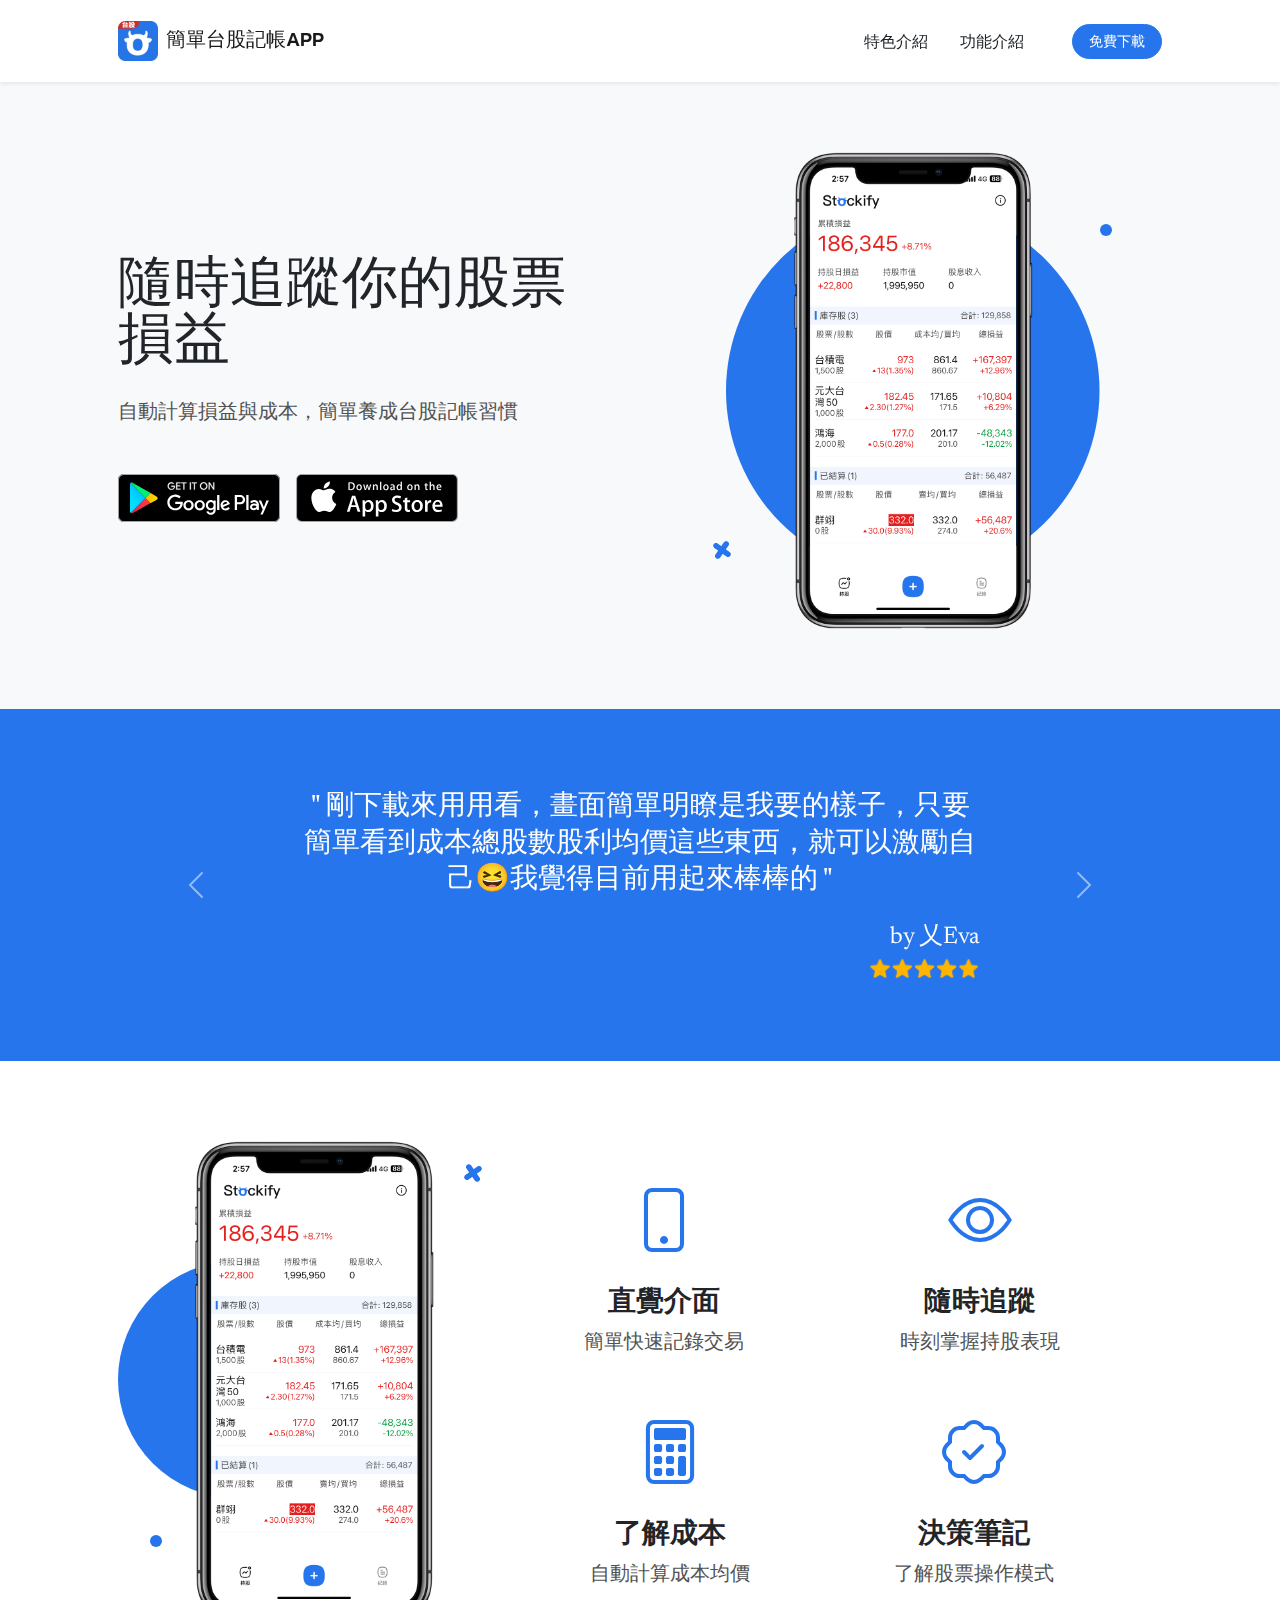
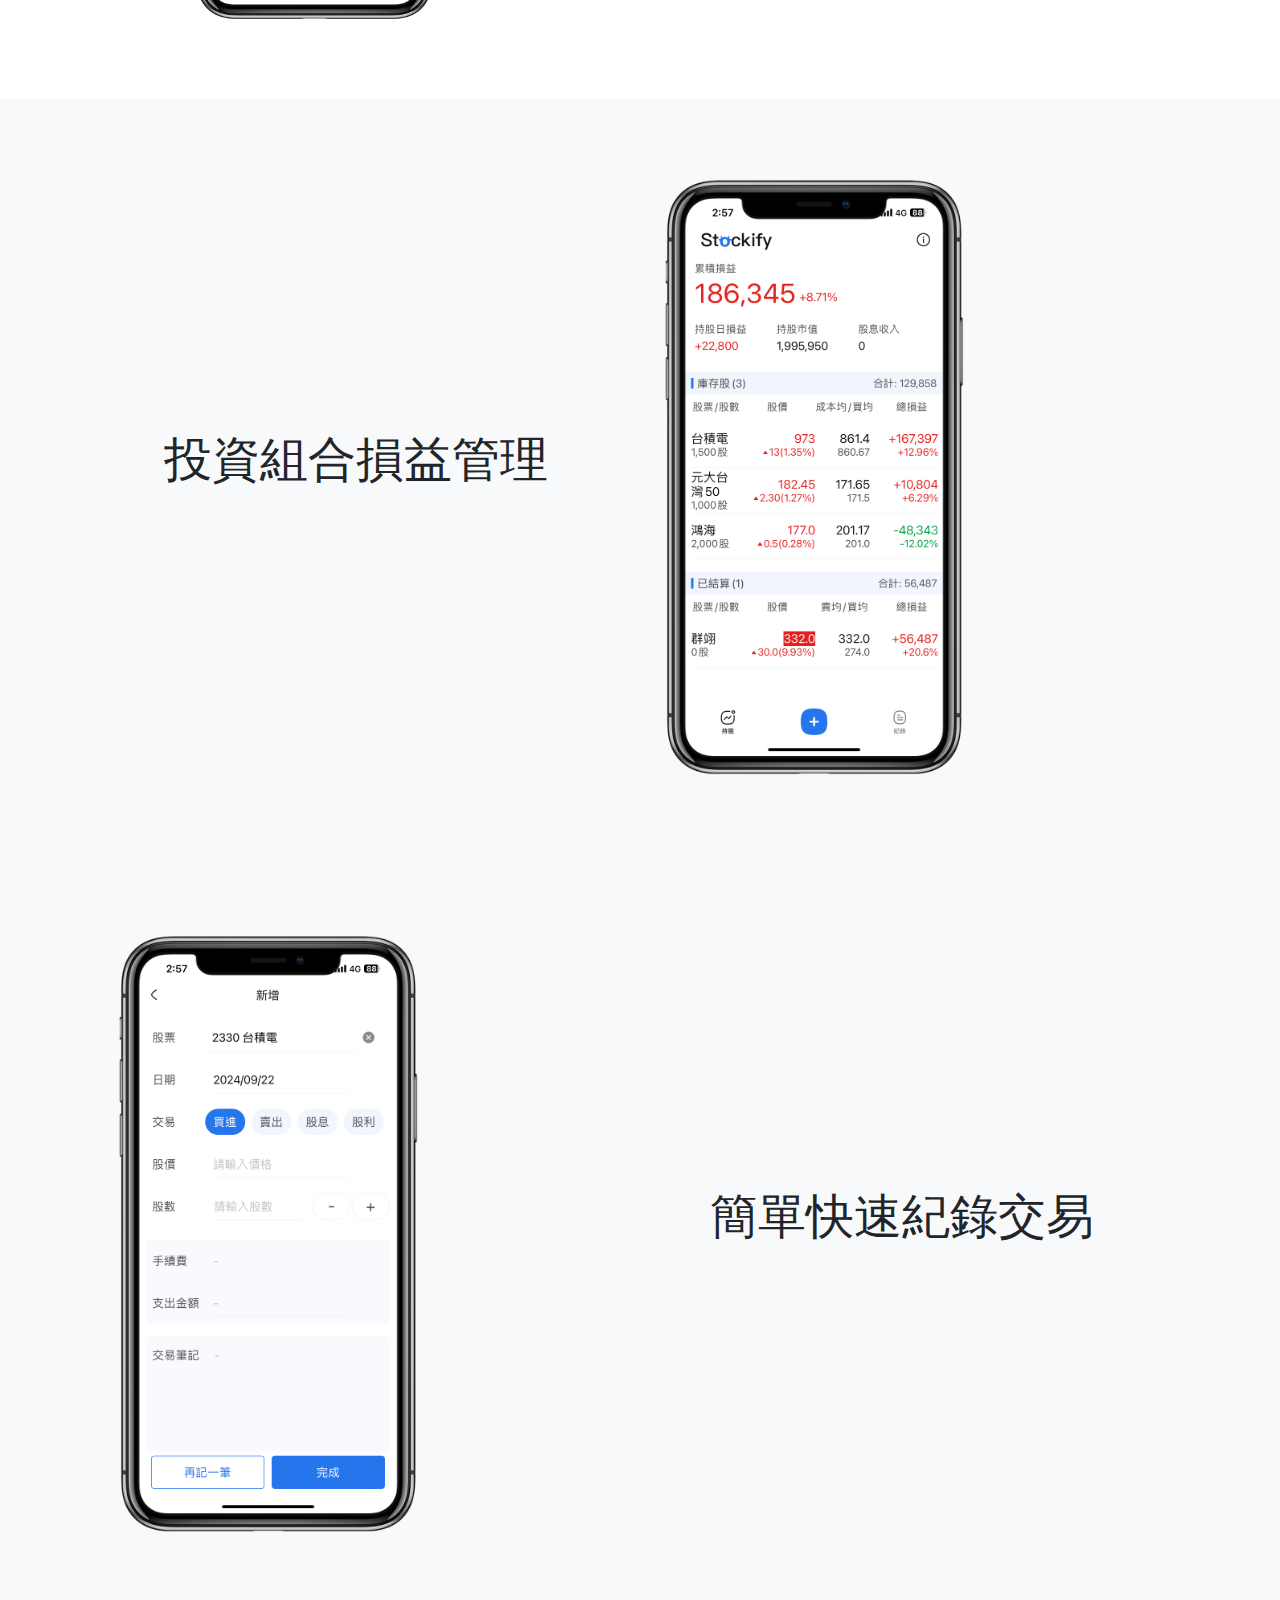
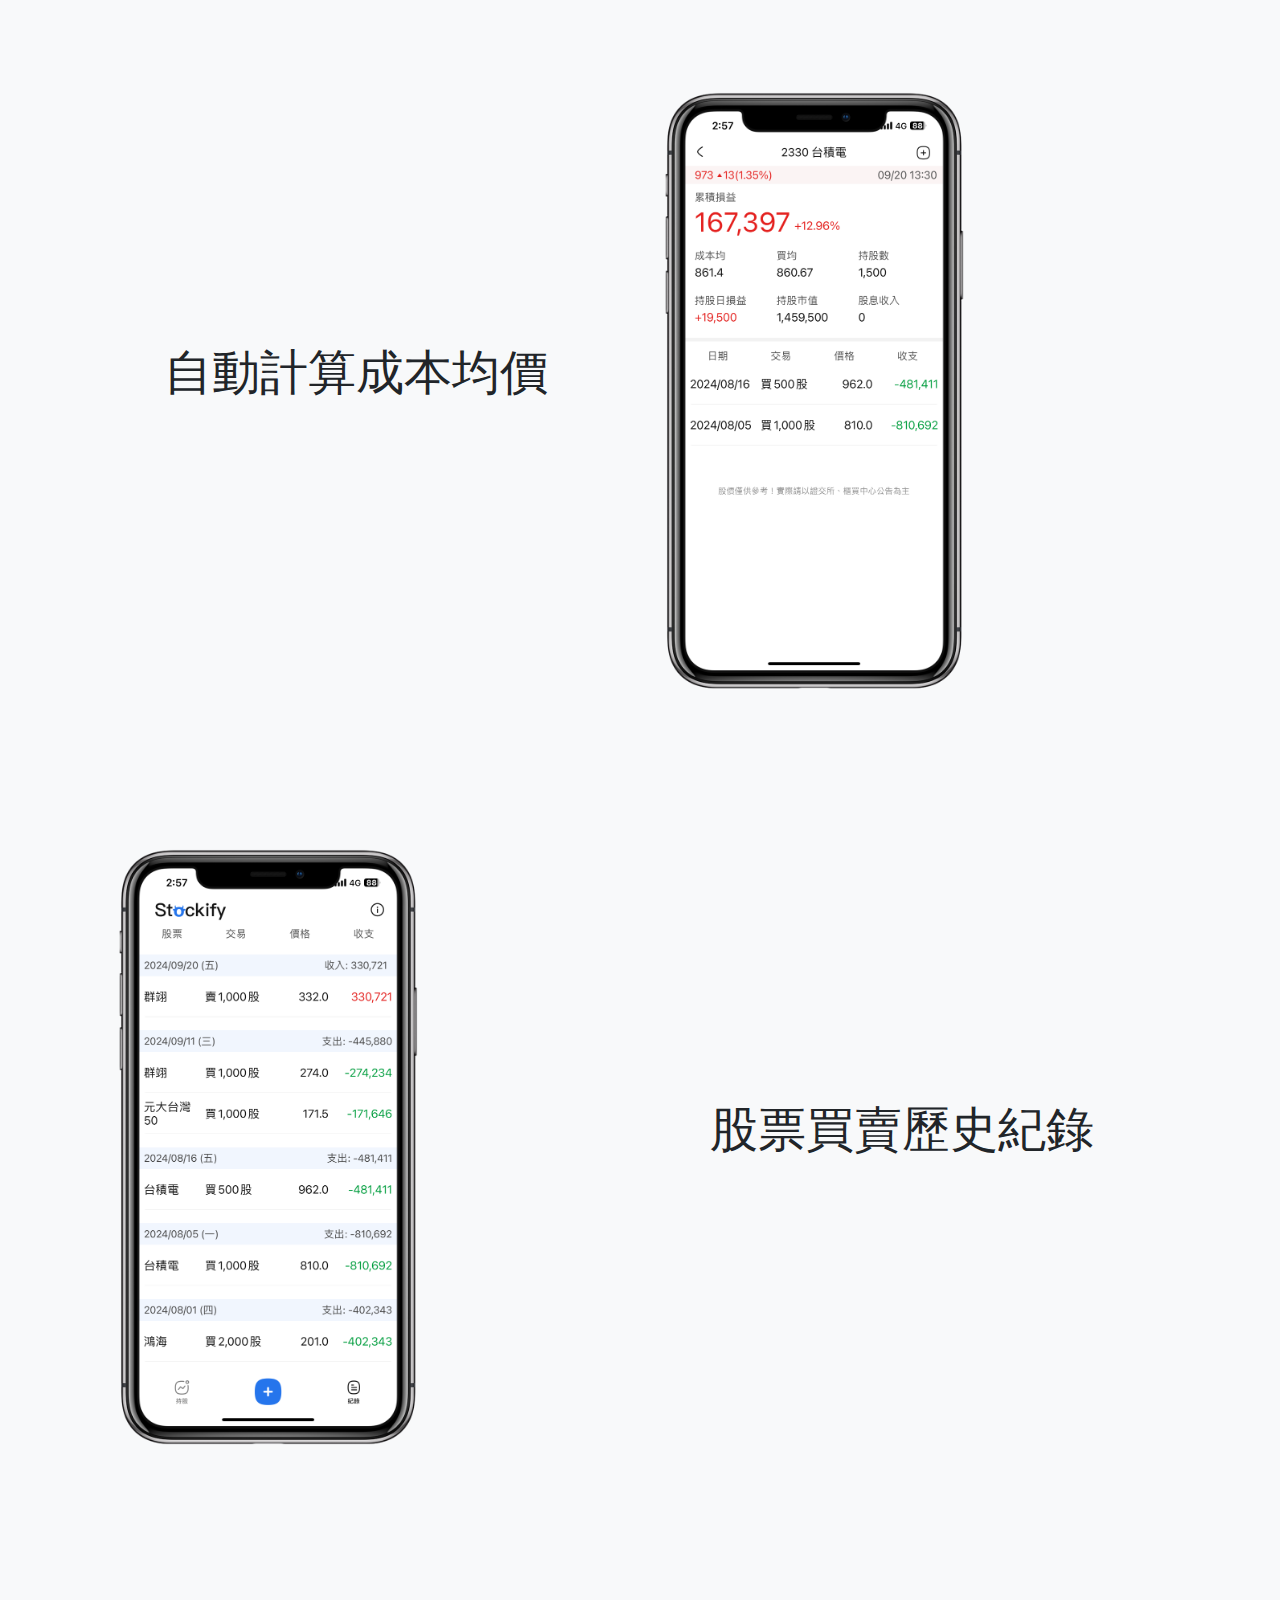
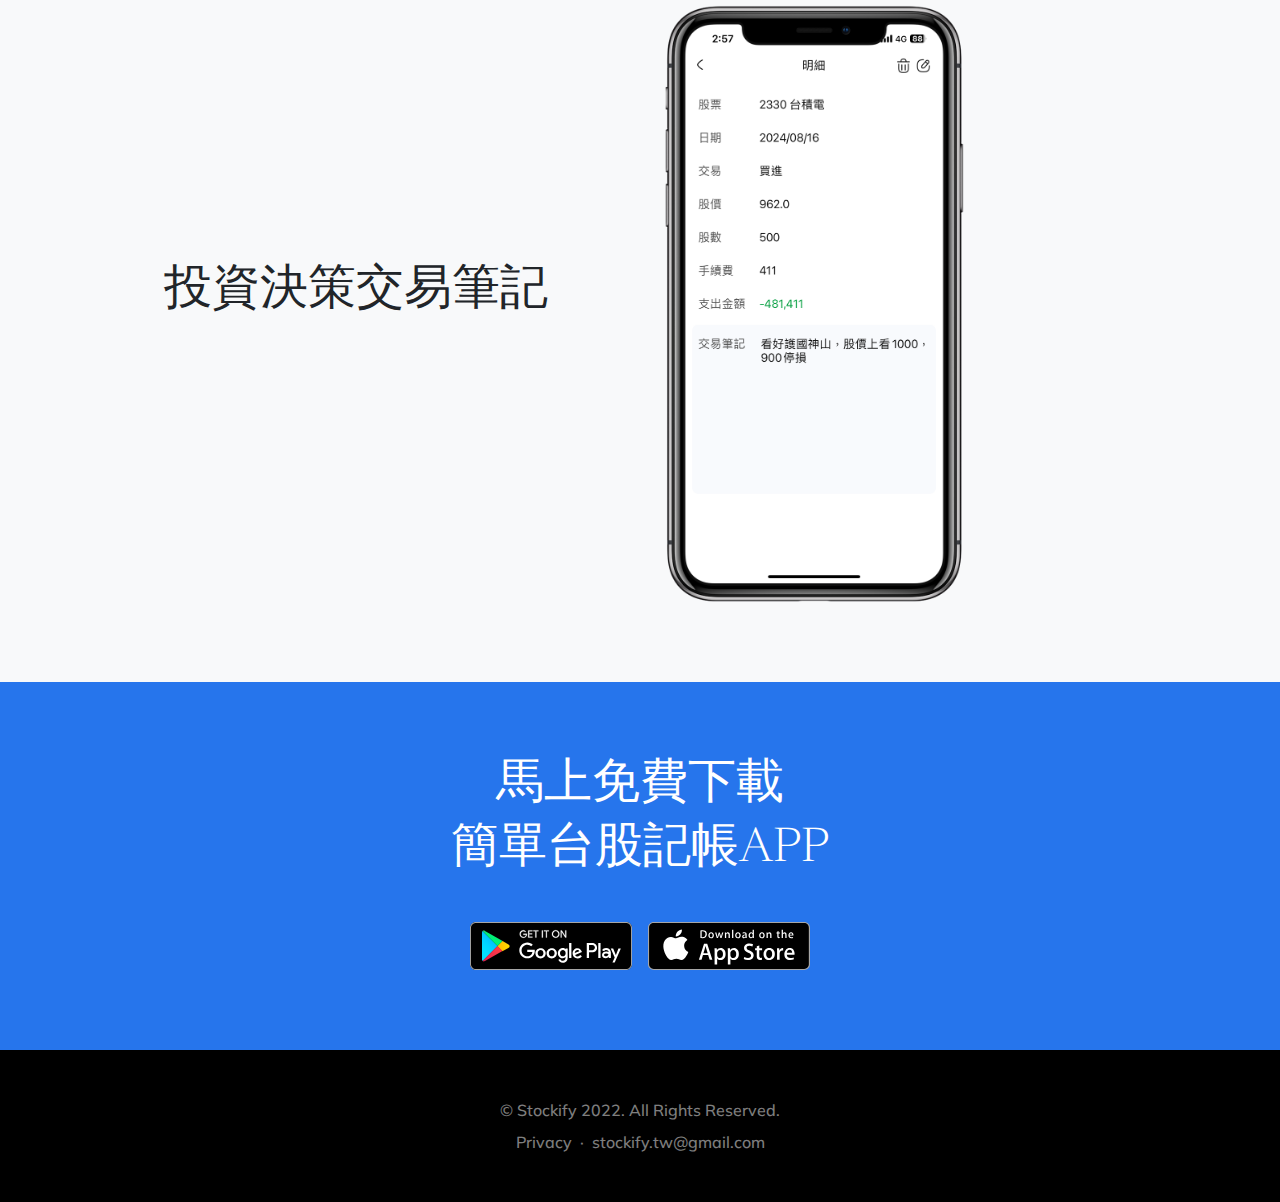
==== index.html @ d674b590 "Add files via upload" ====
<!DOCTYPE html>
<html lang="en">

    <head>
        <meta charset="utf-8" />
        <meta name="viewport" content="width=device-width, initial-scale=1, shrink-to-fit=no" />
        <meta name="description" content="股票 存股 記帳，隨時追蹤你的股票損益" />
        <meta name="author" content="stockify" />
        <link rel="icon" type="image/png" href="assets/favicon.png" />
        <title>簡單台股記帳APP-隨時追蹤你的股票損益</title>

        
        <!-- Bootstrap icons-->
        <link href="https://cdn.jsdelivr.net/npm/bootstrap-icons@1.5.0/font/bootstrap-icons.css" rel="stylesheet" />

        <!-- Google fonts-->
        <link rel="preconnect" href="https://fonts.gstatic.com" />
        <link href="https://fonts.googleapis.com/css2?family=Newsreader:ital,wght@0,600;1,600&amp;display=swap" rel="stylesheet" />
        <link href="https://fonts.googleapis.com/css2?family=Mulish:ital,wght@0,300;0,500;0,600;0,700;1,300;1,500;1,600;1,700&amp;display=swap" rel="stylesheet" />
        <link href="https://fonts.googleapis.com/css2?family=Kanit:ital,wght@0,400;1,400&amp;display=swap" rel="stylesheet" />
        <!-- Core theme CSS (includes Bootstrap)-->
        <link href="css/styles.css" rel="stylesheet" />
    </head>



    <body id="page-top">
        <!-- Navigation-->
        <nav class="navbar navbar-expand-lg navbar-light fixed-top shadow-sm" id="mainNav">
            <div class="container px-5">

                <a class="navbar-brand fw-normal" href="#page-top">
                <img src="assets/favicon.png" alt="App Logo" style="height: 40px; margin-right: 8px;">簡單台股記帳APP</a>
                <button class="navbar-toggler" type="button" data-bs-toggle="collapse" data-bs-target="#navbarResponsive" aria-controls="navbarResponsive" aria-expanded="false" aria-label="Toggle navigation">
                    Menu
                    <i class="bi-list"></i>
                </button>
                <div class="collapse navbar-collapse" id="navbarResponsive">
                    <ul class="navbar-nav ms-auto me-4 my-3 my-lg-0">
                        <li class="nav-item"><a class="nav-link me-lg-3" href="#features">特色介紹</a></li>
                        <li class="nav-item"><a class="nav-link me-lg-3" href="#functions">功能介紹</a></li>
                    </ul>


                    <a href="https://supr.link/36pIi" class="btn btn-primary rounded-pill px-3 mb-2 mb-lg-0">
                        <span class="d-flex align-items-center">
                            <span class="small">免費下載</span>
                        </span>
                    </a>
                </div>
            </div>
        </nav>


        <!-- Mashead header-->
        <header class="masthead">
            <div class="container px-5">
                <div class="row gx-5 align-items-center">
                    <div class="col-lg-6">

                        <!-- Mashead text and app badges-->
                        <div class="mb-5 mb-lg-0 text-center text-lg-start">
                            <h1 class="display-4 lh-1 mb-4 fw-normal">隨時追蹤你的股票損益</h1>
                            <p class="lead fw-normal text-muted mb-5">自動計算損益與成本，簡單養成台股記帳習慣</p>
                            <div class="d-flex flex-column flex-lg-row align-items-center">
                                <a class="me-lg-3 mb-4 mb-lg-0" href="https://play.google.com/store/apps/details?id=com.bigmiracle.stockify"><img class="app-badge" src="assets/img/google-play-badge.svg" alt="..." /></a>
                                <a href="https://apps.apple.com/tw/app/id6466444279"><img class="app-badge" src="assets/img/app-store-badge.svg" alt="..." /></a> 
                        
                            </div>
                        </div>


                    </div>
                    <div class="col-lg-6">
                        <!-- Masthead device mockup feature-->
                        
                        <div class="masthead-device-mockup">
                            <svg class="circle" viewBox="0 0 100 100" xmlns="http://www.w3.org/2000/svg">
                                <circle cx="50" cy="50" r="50" fill="var(--bs-blue)"></circle></svg
                            ><svg class="shape-1 d-none d-sm-block" viewBox="0 0 240.83 240.83" xmlns="http://www.w3.org/2000/svg">
                                <rect x="-32.54" y="78.39" width="305.92" height="84.05" rx="42.03" transform="translate(120.42 -49.88) rotate(45)"></rect>
                                <rect x="-32.54" y="78.39" width="305.92" height="84.05" rx="42.03" transform="translate(-49.88 120.42) rotate(-45)"></rect></svg
                            ><svg class="shape-2 d-none d-sm-block" viewBox="0 0 100 100" xmlns="http://www.w3.org/2000/svg"><circle cx="50" cy="50" r="50"></circle></svg>
                            <div class="device-wrapper">
                                <div class="device" data-device="iPhoneX" data-orientation="portrait" data-color="black">
                                    <div class="screen bg-black">

                                        <img src="assets/img/demo-screen.png" alt="Demo Screen" style="max-width: 100%; height: 100%;" />
                                    </div>
                                </div>
                            </div>
                        </div>
                    </div>
                </div>
            </div>
        </header>


        <!-- Quote/testimonial carousel -->
        <aside class="text-center bg-blue">
            <div class="container px-5">
                <div id="testimonialCarousel" class="carousel slide" data-bs-ride="carousel">

                    <!-- Carousel items -->
                    <div class="carousel-inner">


                        <!-- First testimonial -->
                        <div class="carousel-item active">
                            <div class="row gx-5 justify-content-center">
                                <div class="col-xl-8">
                                    <div class="h2 fs-3 text-white mb-4" style="font-weight: normal; line-height: 1.3;">
                                        " 剛下載來用用看，畫面簡單明瞭是我要的樣子，只要簡單看到成本總股數股利均價這些東西，就可以激勵自己😆我覺得目前用起來棒棒的 "
                                    </div>
                                    <div class="text-end">
                                        <div class="h2 fs-4 text-white mb-1" style="font-weight: normal;">
                                            by 乂Eva
                                        </div>
                                        <img src="assets/img/stars.png" alt="5 stars" style="height: 1.5rem;" />
                                    </div>
                                </div>
                            </div>
                        </div>



                        <!-- Second testimonial -->
                        <div class="carousel-item">
                            <div class="row gx-5 justify-content-center">
                                <div class="col-xl-8">
                                    <div class="h2 fs-3 text-white mb-4" style="font-weight: normal; line-height: 1.3;">
                                        " 簡單方便好用，之前免費無廣告的用了好一段時間，吝嗇的我也忍不住付費支持。請繼續保持，感謝你們的程式！股票記帳輕鬆很多！ "
                                    </div>
                                    <div class="text-end">
                                        <div class="h2 fs-4 text-white mb-1" style="font-weight: normal;">
                                            by Wan-ting Huang
                                        </div>
                                        <img src="assets/img/stars.png" alt="5 stars" style="height: 1.5rem;" />
                                    </div>
                                </div>
                            </div>
                        </div>

                        <!-- Third testimonial -->
                        <div class="carousel-item">
                            <div class="row gx-5 justify-content-center">
                                <div class="col-xl-8">
                                    <div class="h2 fs-3 text-white mb-4" style="font-weight: normal; line-height: 1.3;">
                                        " 簡單明瞭不複雜，本來以為銀行的app就可以了，結果遇到除息還要自己手算，看大家都在推這個就跟著下載，用起來果然很方便 "
                                    </div>
                                    <div class="text-end">
                                        <div class="h2 fs-4 text-white mb-1" style="font-weight: normal;">
                                            by 19820612Ru
                                        </div>
                                        <img src="assets/img/stars.png" alt="5 stars" style="height: 1.5rem;" />
                                    </div>
                                </div>
                            </div>
                        </div>

                        <!-- Forth testimonial -->
                        <div class="carousel-item">
                            <div class="row gx-5 justify-content-center">
                                <div class="col-xl-8">
                                    <div class="h2 fs-3 text-white mb-4" style="font-weight: normal; line-height: 1.3;">
                                        " 很棒，資訊一目瞭然，操作簡易便利，是一款管理自有股票的好用軟體，重點是開發者非常佛心的免費提供使用，真的是萬分感謝！ "
                                    </div>
                                    <div class="text-end">
                                        <div class="h2 fs-4 text-white mb-1" style="font-weight: normal;">
                                            by Kevin Kao
                                        </div>
                                        <img src="assets/img/stars.png" alt="5 stars" style="height: 1.5rem;" />
                                    </div>
                                </div>
                            </div>
                        </div>

                        <!-- Fifth testimonial -->
                        <div class="carousel-item">
                            <div class="row gx-5 justify-content-center">
                                <div class="col-xl-8">
                                    <div class="h2 fs-3 text-white mb-4" style="font-weight: normal; line-height: 1.3;">
                                        " 補足了券商APP失落的那一塊功能～ 操作時遭遇到問題，請教開發者， 出乎意料的獲得超級即時的回覆， 很不敢相信這竟然目前連廣告都沒有的免費APP～
 "
                                    </div>
                                    <div class="text-end">
                                        <div class="h2 fs-4 text-white mb-1" style="font-weight: normal;">
                                            by Li-An Xie
                                        </div>
                                        <img src="assets/img/stars.png" alt="5 stars" style="height: 1.5rem;" />
                                    </div>
                                </div>
                            </div>
                        </div>




                    <!-- Carousel controls -->
                    <a class="carousel-control-prev" href="#testimonialCarousel" role="button" data-bs-slide="prev">
                        <span class="carousel-control-prev-icon" aria-hidden="true"></span>
                        <span class="visually-hidden">Previous</span>
                    </a>
                    <a class="carousel-control-next" href="#testimonialCarousel" role="button" data-bs-slide="next">
                        <span class="carousel-control-next-icon" aria-hidden="true"></span>
                        <span class="visually-hidden">Next</span>
                    </a>
                </div>
            </div>
        </aside>











        <!-- App features section-->
        <section id="features">
            <div class="container px-5">
                <div class="row gx-5 align-items-center">
                    <div class="col-lg-8 order-lg-1 mb-5 mb-lg-0">
                        <div class="container-fluid px-5">
                            <div class="row gx-5">
                                <div class="col-md-6 mb-5">

                                    <!-- Feature item-->
                                    <div class="text-center">
                                        <i class="bi-phone icon-feature text-gradient d-block mb-3"></i>
                                        <h3 class="font-alt">直覺介面</h3>

                                        <p class="lead fw-normal text-muted mb-5 mb-lg-0">簡單快速記錄交易</p>
                                    </div>
                                </div>
                                <div class="col-md-6 mb-5">
                                    

                                    <!-- Feature item-->
                                    <div class="text-center">
                                        <i class="bi-eye icon-feature text-gradient d-block mb-3"></i>
                                        <h3 class="font-alt">隨時追蹤</h3>
                                        <p class="lead fw-normal text-muted mb-5 mb-lg-0">時刻掌握持股表現</p>
                                    </div>
                                </div>
                            </div>
                            <div class="row">
                                <div class="col-md-6 mb-5 mb-md-0">
                                    

                                    <!-- Feature item-->
                                    <div class="text-center">
                                        <i class="bi-calculator icon-feature text-gradient d-block mb-3"></i>
                                        <h3 class="font-alt">了解成本</h3>
                                        <p class="lead fw-normal text-muted mb-5 mb-lg-0">自動計算成本均價</p>
                                    </div>
                                </div>
                                <div class="col-md-6">

                                    <!-- Feature item-->
                                    <div class="text-center">
                                        <i class="bi-patch-check icon-feature text-gradient d-block mb-3"></i>
                                        <h3 class="font-alt">決策筆記</h3>
                                        <p class="lead fw-normal text-muted mb-5 mb-lg-0">了解股票操作模式</p>
                                    </div>
                                </div>
                            </div>
                        </div>
                    </div>
                    <div class="col-lg-4 order-lg-0">




                        <!-- Features section device mockup-->
                        <div class="features-device-mockup">
                            <svg class="circle" viewBox="0 0 100 100" xmlns="http://www.w3.org/2000/svg">
    
                                <circle cx="50" cy="50" r="50" fill="var(--bs-blue)"></circle></svg
                            ><svg class="shape-1 d-none d-sm-block" viewBox="0 0 240.83 240.83" xmlns="http://www.w3.org/2000/svg">
                                <rect x="-32.54" y="78.39" width="305.92" height="84.05" rx="42.03" transform="translate(120.42 -49.88) rotate(45)"></rect>
                                <rect x="-32.54" y="78.39" width="305.92" height="84.05" rx="42.03" transform="translate(-49.88 120.42) rotate(-45)"></rect></svg
                            ><svg class="shape-2 d-none d-sm-block" viewBox="0 0 100 100" xmlns="http://www.w3.org/2000/svg"><circle cx="50" cy="50" r="50"></circle></svg>
                            <div class="device-wrapper">
                                <div class="device" data-device="iPhoneX" data-orientation="portrait" data-color="black">
                                    <div class="screen bg-black">
                                        <!-- PUT CONTENTS HERE:-->
                                        <!-- * * This can be a video, image, or just about anything else.-->
                                        <!-- * * Set the max width of your media to 100% and the height to-->
                                        <!-- * * 100% like the demo example below.-->
                                        <img src="assets/img/demo-screen.png" alt="Demo Screen" style="max-width: 100%; height: 100%;" />
                                    </div>
                                </div>
                            </div>
                        </div>
                    </div>
                </div>
            </div>
        </section>




        <!-- Basic features section1-->
        <section class="bg-light"  id="functions">
            <div class="container px-5">
                <div class="row gx-5 align-items-center justify-content-center justify-content-lg-between">



                    <div class="col-12 col-lg-5 order-lg-2 order-1 text-center text-lg-start d-flex flex-column align-items-center align-items-lg-start mx-lg-auto mb-4 mb-lg-0">
                        <h2 class="display-5 lh-1 mb-4">投資組合損益管理</h2>
                    </div>


                    <div class="col-sm-8 col-md-6 order-lg-2 order-2">
                        <div class="px-5 px-sm-0">

                            <!-- 替換為 device mockup -->
                            <div class="device-wrapper">
                                <div class="device" data-device="iPhoneX" data-orientation="portrait" data-color="black">
                                    <div class="screen bg-black">
                                        <!-- Demo screen content -->
                                        <img src="assets/img/demo-screen.png" alt="Demo Screen" style="max-width: 100%; height: 100%;" />
                                    </div>
                                </div>
                            </div>
                        </div>
                    </div>
                </div>
            </div>
        </section>





        <!-- Basic features section2-->
        <section class="bg-light">
            <div class="container px-5">
                <div class="row gx-5 align-items-center justify-content-center justify-content-lg-between">

                

                    <div class="col-12 col-lg-5 order-lg-2 order-1 text-center text-lg-start d-flex flex-column align-items-center align-items-lg-start mx-lg-auto mb-4 mb-lg-0">
                        <h2 class="display-5 lh-1 mb-4">簡單快速紀錄交易</h2>
                    </div>




                    <div class="col-sm-8 col-md-6 order-lg-1 order-2">


                        <div class="px-5 px-sm-0">

                            <!-- 替換為 device mockup -->
                            <div class="device-wrapper">
                                <div class="device" data-device="iPhoneX" data-orientation="portrait" data-color="black">
                                    <div class="screen bg-black">
                                        <!-- Demo screen content -->
                                        <img src="assets/img/demo-screen2.png" alt="Demo Screen" style="max-width: 100%; height: 100%;" />
                                    </div>
                                </div>
                            </div>
                        </div>
                    </div>

                </div>
            </div>
        </section>



        <!-- Basic features section3-->
        <section class="bg-light ">
            <div class="container px-5">
                <div class="row gx-5 align-items-center justify-content-center justify-content-lg-between">



                    <div class="col-12 col-lg-5 order-lg-2 order-1 text-center text-lg-start d-flex flex-column align-items-center align-items-lg-start mx-lg-auto mb-4 mb-lg-0">
                        <h2 class="display-5 lh-1 mb-4">自動計算成本均價</h2>
                    </div>


                    <div class="col-sm-8 col-md-6 order-lg-2 order-2">
                        <div class="px-5 px-sm-0">

                            <!-- 替換為 device mockup -->
                            <div class="device-wrapper">
                                <div class="device" data-device="iPhoneX" data-orientation="portrait" data-color="black">
                                    <div class="screen bg-black">
                                        <!-- Demo screen content -->
                                        <img src="assets/img/demo-screen3.png" alt="Demo Screen" style="max-width: 100%; height: 100%;" />
                                    </div>
                                </div>
                            </div>
                        </div>
                    </div>
                </div>
            </div>
        </section>





        <!-- Basic features section4-->
        <section class="bg-light">
            <div class="container px-5">
                <div class="row gx-5 align-items-center justify-content-center justify-content-lg-between">

                

                    <div class="col-12 col-lg-5 order-lg-2 order-1 text-center text-lg-start d-flex flex-column align-items-center align-items-lg-start mx-lg-auto mb-4 mb-lg-0">
                        <h2 class="display-5 lh-1 mb-4">股票買賣歷史紀錄</h2>
                    </div>

                    <div class="col-sm-8 col-md-6 order-lg-1 order-2">
                        <div class="px-5 px-sm-0">

                            <!-- 替換為 device mockup -->
                            <div class="device-wrapper">
                                <div class="device" data-device="iPhoneX" data-orientation="portrait" data-color="black">
                                    <div class="screen bg-black">
                                        <!-- Demo screen content -->
                                        <img src="assets/img/demo-screen4.png" alt="Demo Screen" style="max-width: 100%; height: 100%;" />
                                    </div>
                                </div>
                            </div>
                        </div>
                    </div>

                </div>
            </div>
        </section>



        <!-- Basic features section5-->
        <section class="bg-light">
            <div class="container px-5">
                <div class="row gx-5 align-items-center justify-content-center justify-content-lg-between">



                    <div class="col-12 col-lg-5 order-lg-2 order-1 text-center text-lg-start d-flex flex-column align-items-center align-items-lg-start mx-lg-auto mb-4 mb-lg-0">
                        <h2 class="display-5 lh-1 mb-4">投資決策交易筆記</h2>
                    </div>


                    <div class="col-sm-8 col-md-6 order-lg-2 order-2">
                        <div class="px-5 px-sm-0">

                            <!-- 替換為 device mockup -->
                            <div class="device-wrapper">
                                <div class="device" data-device="iPhoneX" data-orientation="portrait" data-color="black">
                                    <div class="screen bg-black">
                                        <!-- Demo screen content -->
                                        <img src="assets/img/demo-screen5.png" alt="Demo Screen" style="max-width: 100%; height: 100%;" />
                                    </div>
                                </div>
                            </div>
                        </div>
                    </div>
                </div>
            </div>
        </section>




        <!-- App badge section-->
        <section class="bg-blue">
            <div class="container px-5">

                <h2 class="text-white display-5 lh-1 mb-3 text-center ">馬上免費下載</h2>


                <h2 class="text-white display-5 lh-1 mb-5 text-center ">簡單台股記帳APP</h2>

                <div class="d-flex flex-column flex-lg-row align-items-center justify-content-center">
                    <a class="me-lg-3 mb-4 mb-lg-0" href="https://play.google.com/store/apps/details?id=com.bigmiracle.stockify"><img class="app-badge" src="assets/img/google-play-badge.svg" alt="..." /></a>
                    <a href="https://apps.apple.com/tw/app/id6466444279"><img class="app-badge" src="assets/img/app-store-badge.svg" alt="..." /></a> 
                </div>
            </div>
        </section>




        <!-- Footer-->
        <footer class="bg-black text-center py-5">
            <div class="container px-5">
                <div class="text-white-50">
                    <div class="mb-2">&copy; Stockify 2022. All Rights Reserved.</div>
                    
                    <a href="privacy.html" target="_blank">Privacy</a>
                    <span class="mx-1">&middot;</span>
                    <a href="mailto:stockify.tw@gmail.com">stockify.tw@gmail.com</a>
                </div>
            </div>
        </footer>


        <!-- Bootstrap core JS-->
        <script src="https://cdn.jsdelivr.net/npm/bootstrap@5.2.3/dist/js/bootstrap.bundle.min.js"></script>
        <!-- Core theme JS-->
        <script src="js/scripts.js"></script>
    </body>
</html>
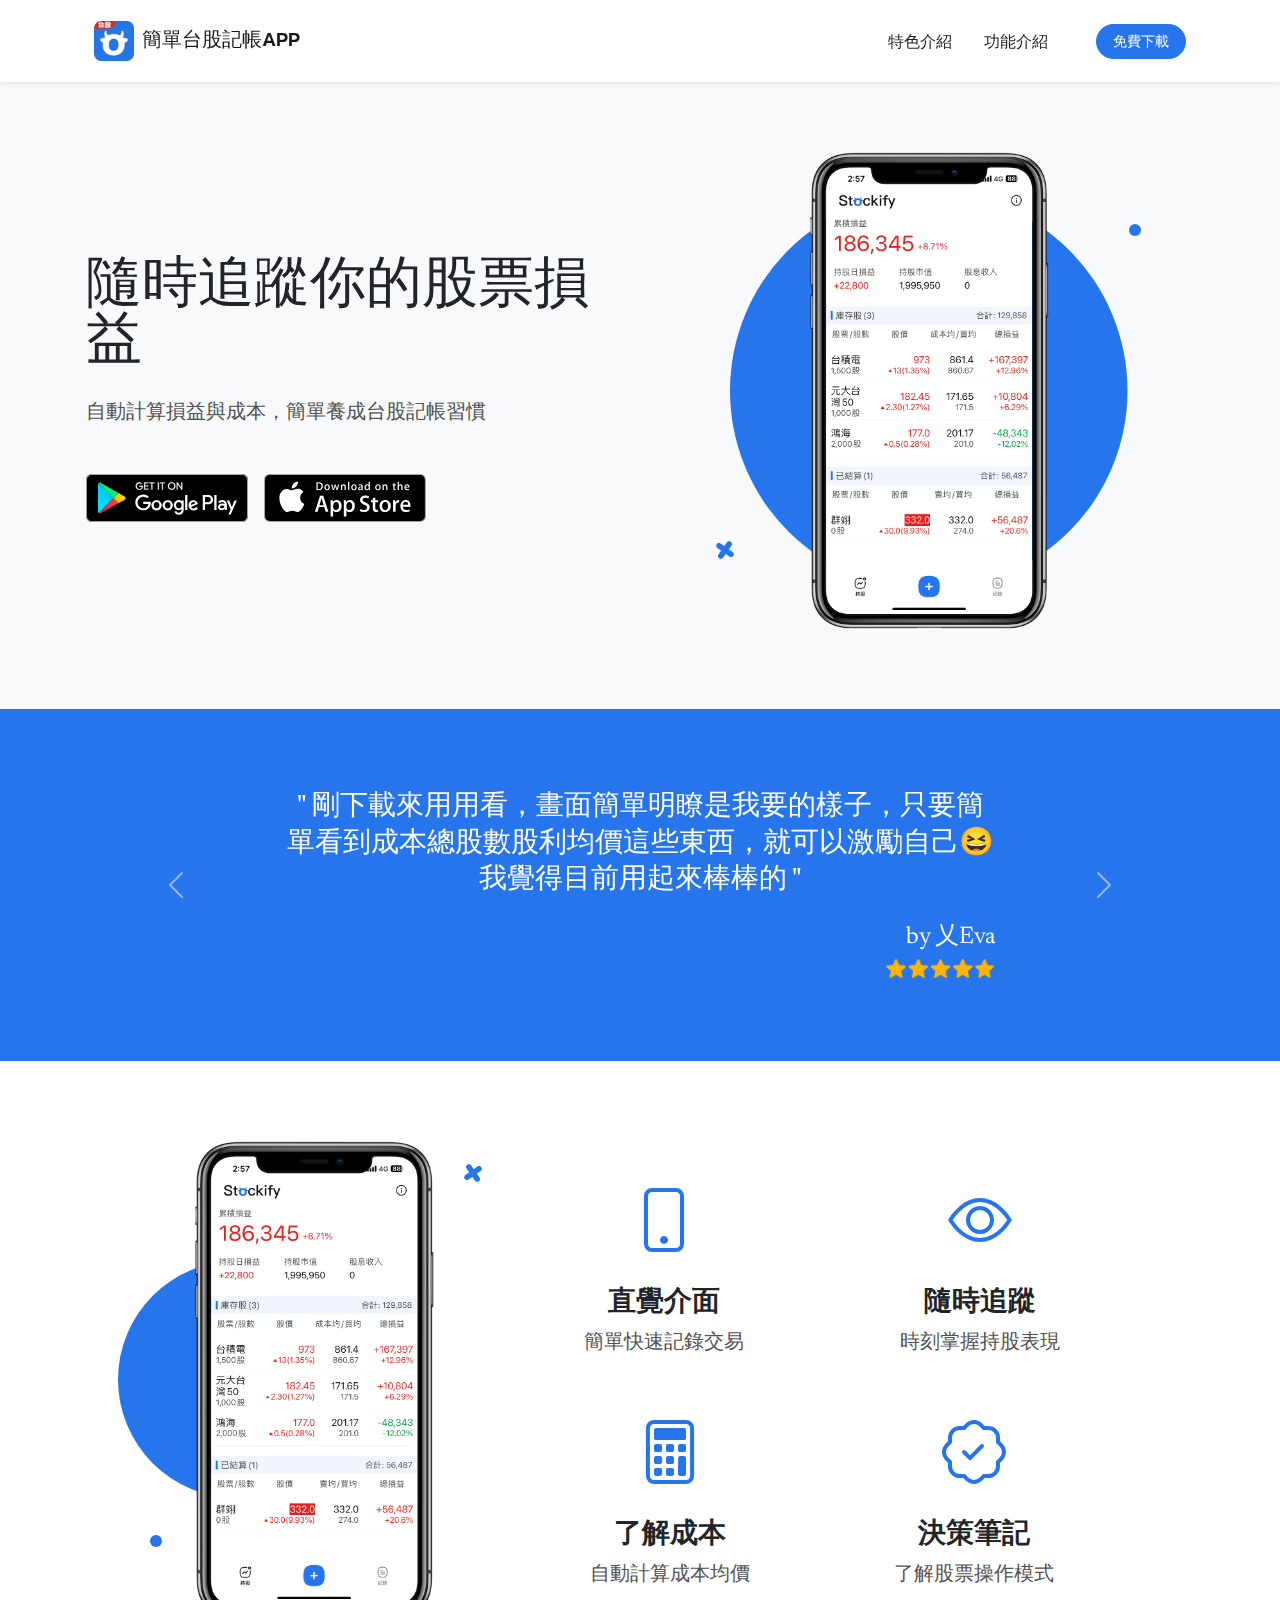
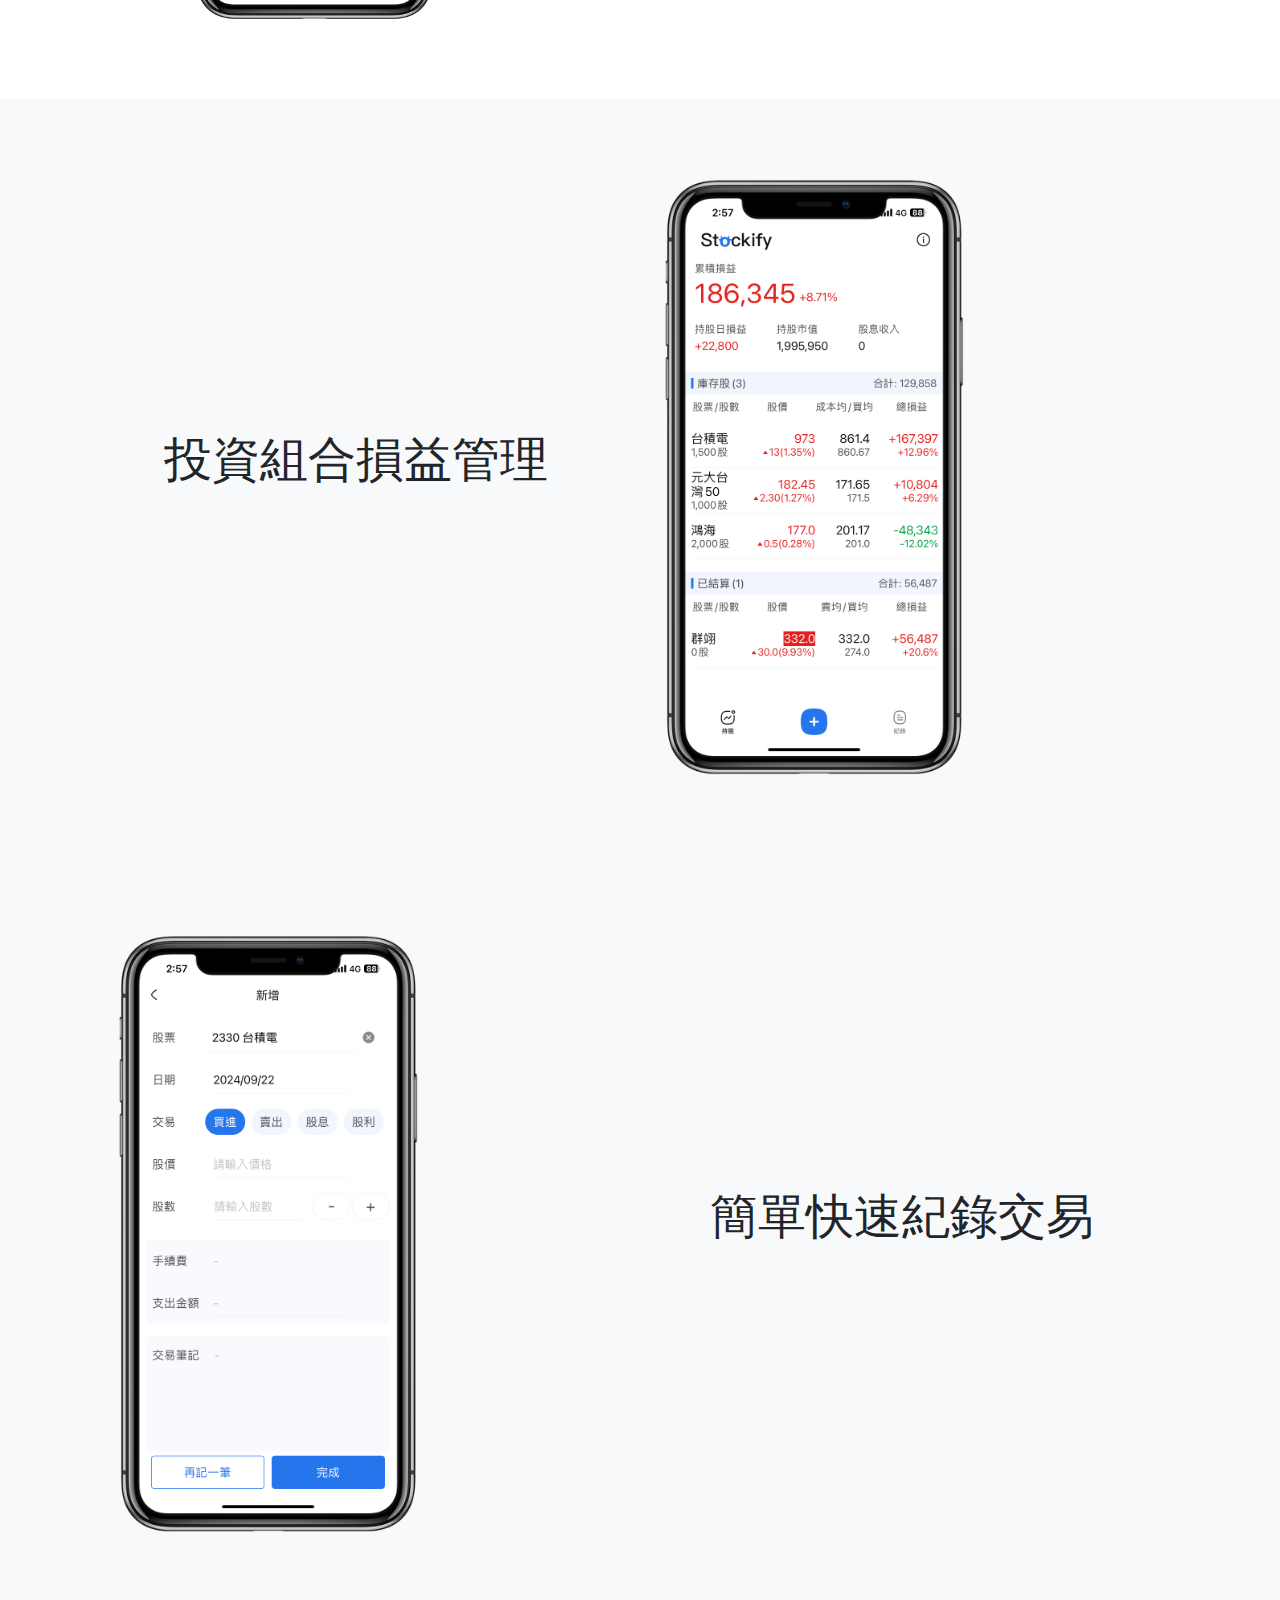
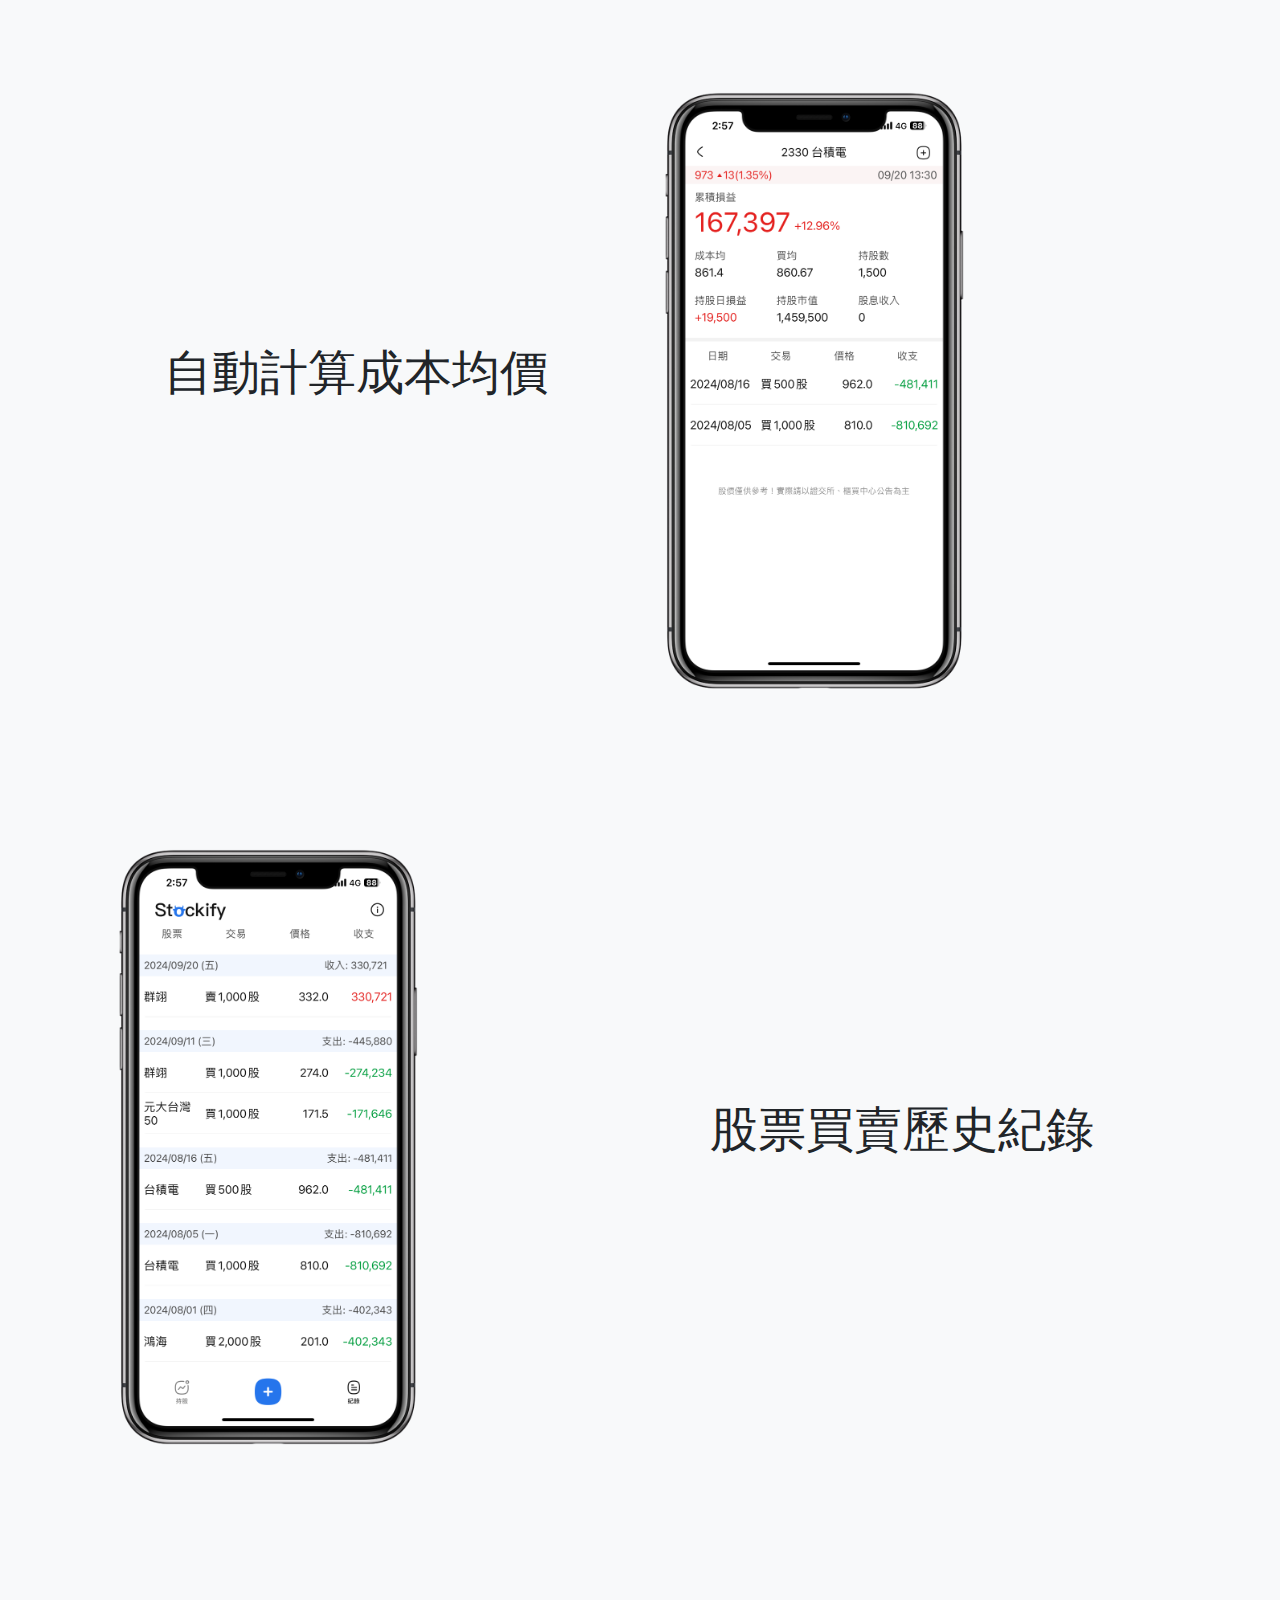
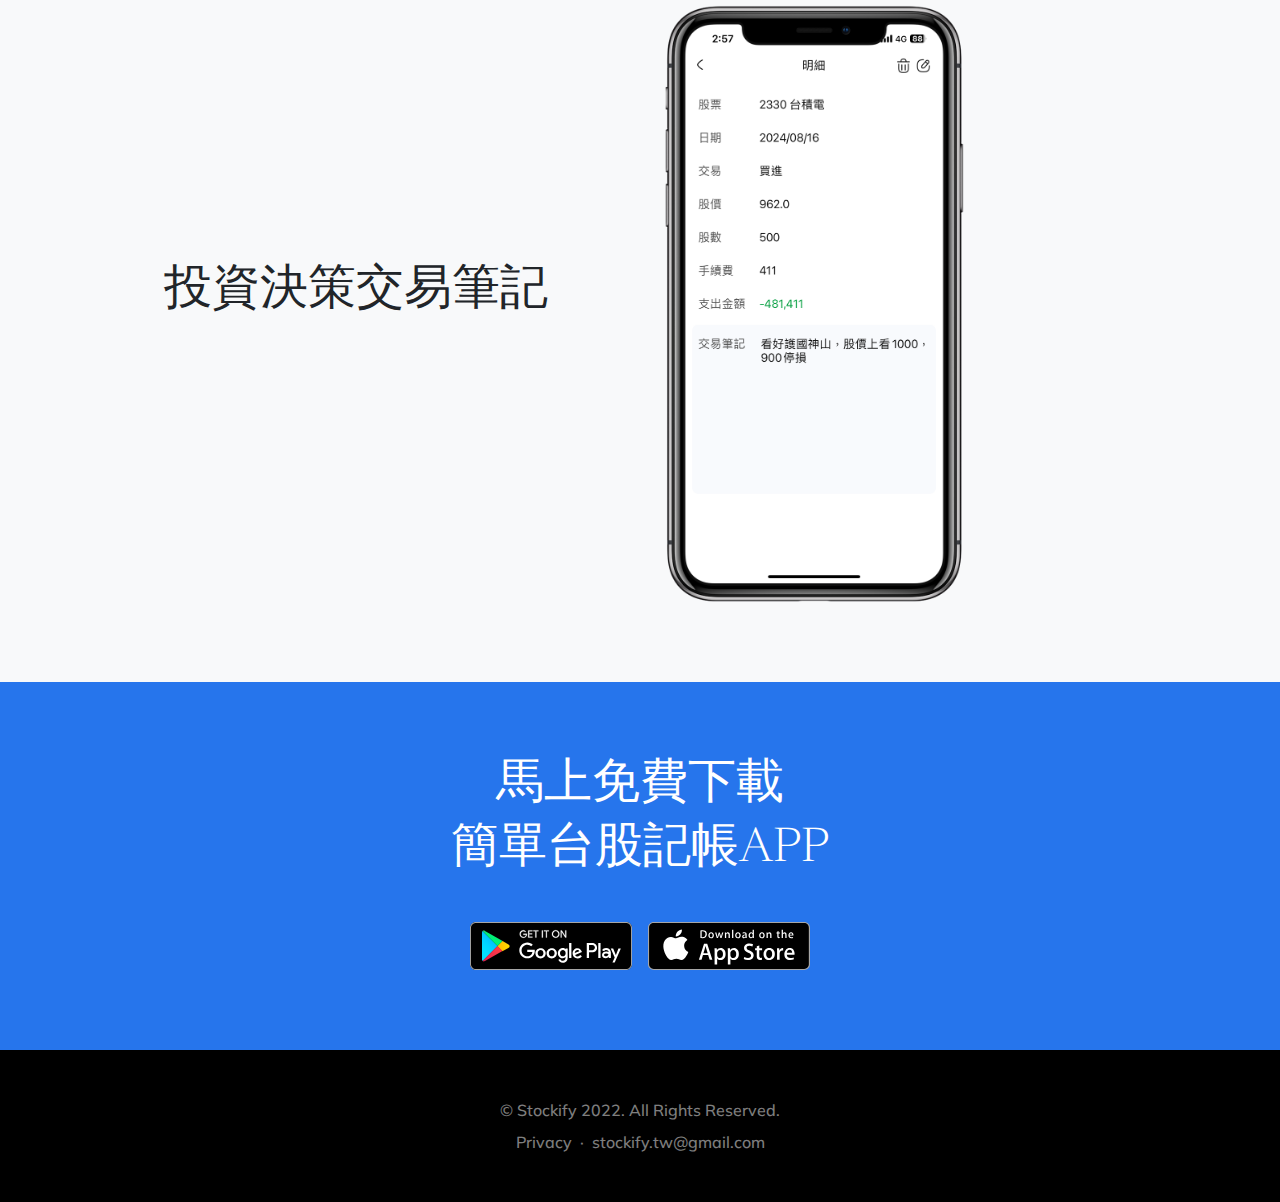
==== commit 59fda09a: "Add files via upload" ====
--- a/index.html
+++ b/index.html
@@ -27,7 +27,7 @@
     <body id="page-top">
         <!-- Navigation-->
         <nav class="navbar navbar-expand-lg navbar-light fixed-top shadow-sm" id="mainNav">
-            <div class="container px-5">
+            <div class="container px-4">
 
                 <a class="navbar-brand fw-normal" href="#page-top">
                 <img src="assets/favicon.png" alt="App Logo" style="height: 40px; margin-right: 8px;">簡單台股記帳APP</a>
@@ -54,7 +54,7 @@
 
         <!-- Mashead header-->
         <header class="masthead">
-            <div class="container px-5">
+            <div class="container px-3">
                 <div class="row gx-5 align-items-center">
                     <div class="col-lg-6">
 
@@ -98,7 +98,7 @@
 
         <!-- Quote/testimonial carousel -->
         <aside class="text-center bg-blue">
-            <div class="container px-5">
+            <div class="container px-4">
                 <div id="testimonialCarousel" class="carousel slide" data-bs-ride="carousel">
 
                     <!-- Carousel items -->
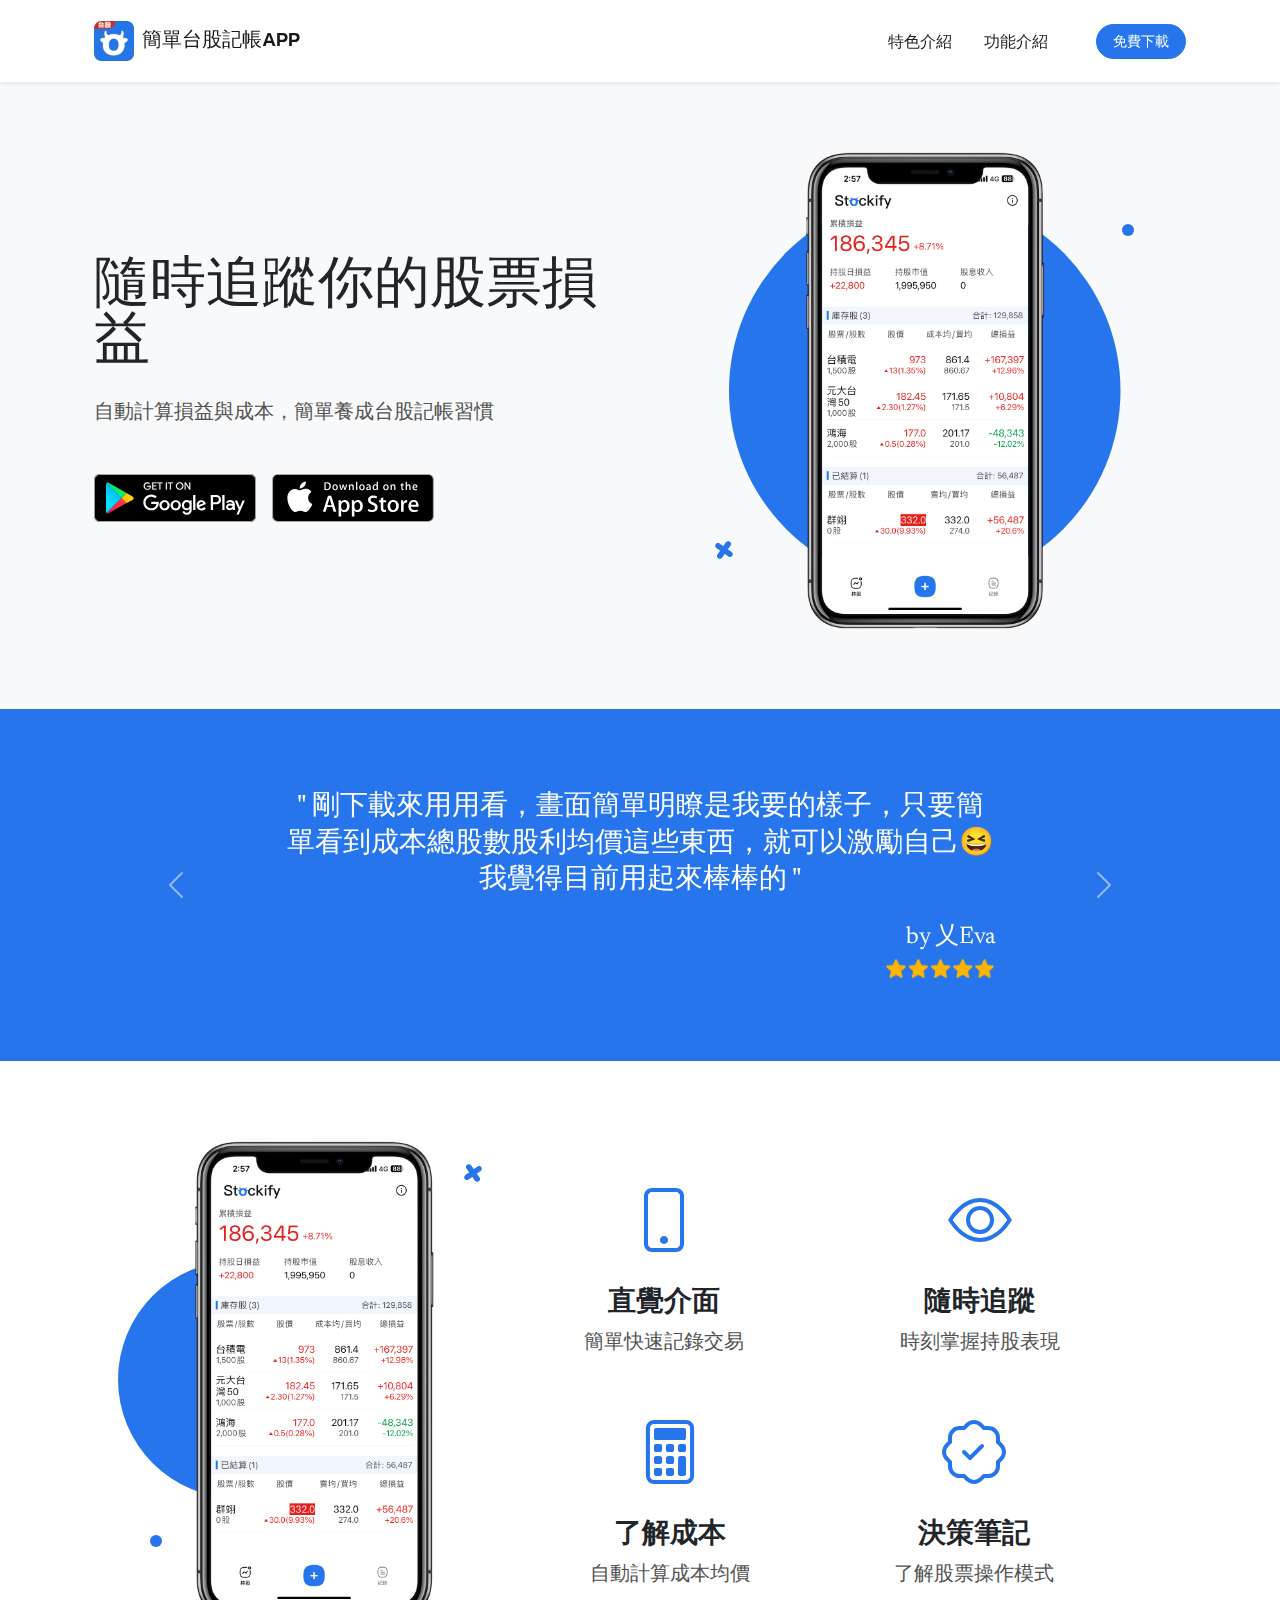
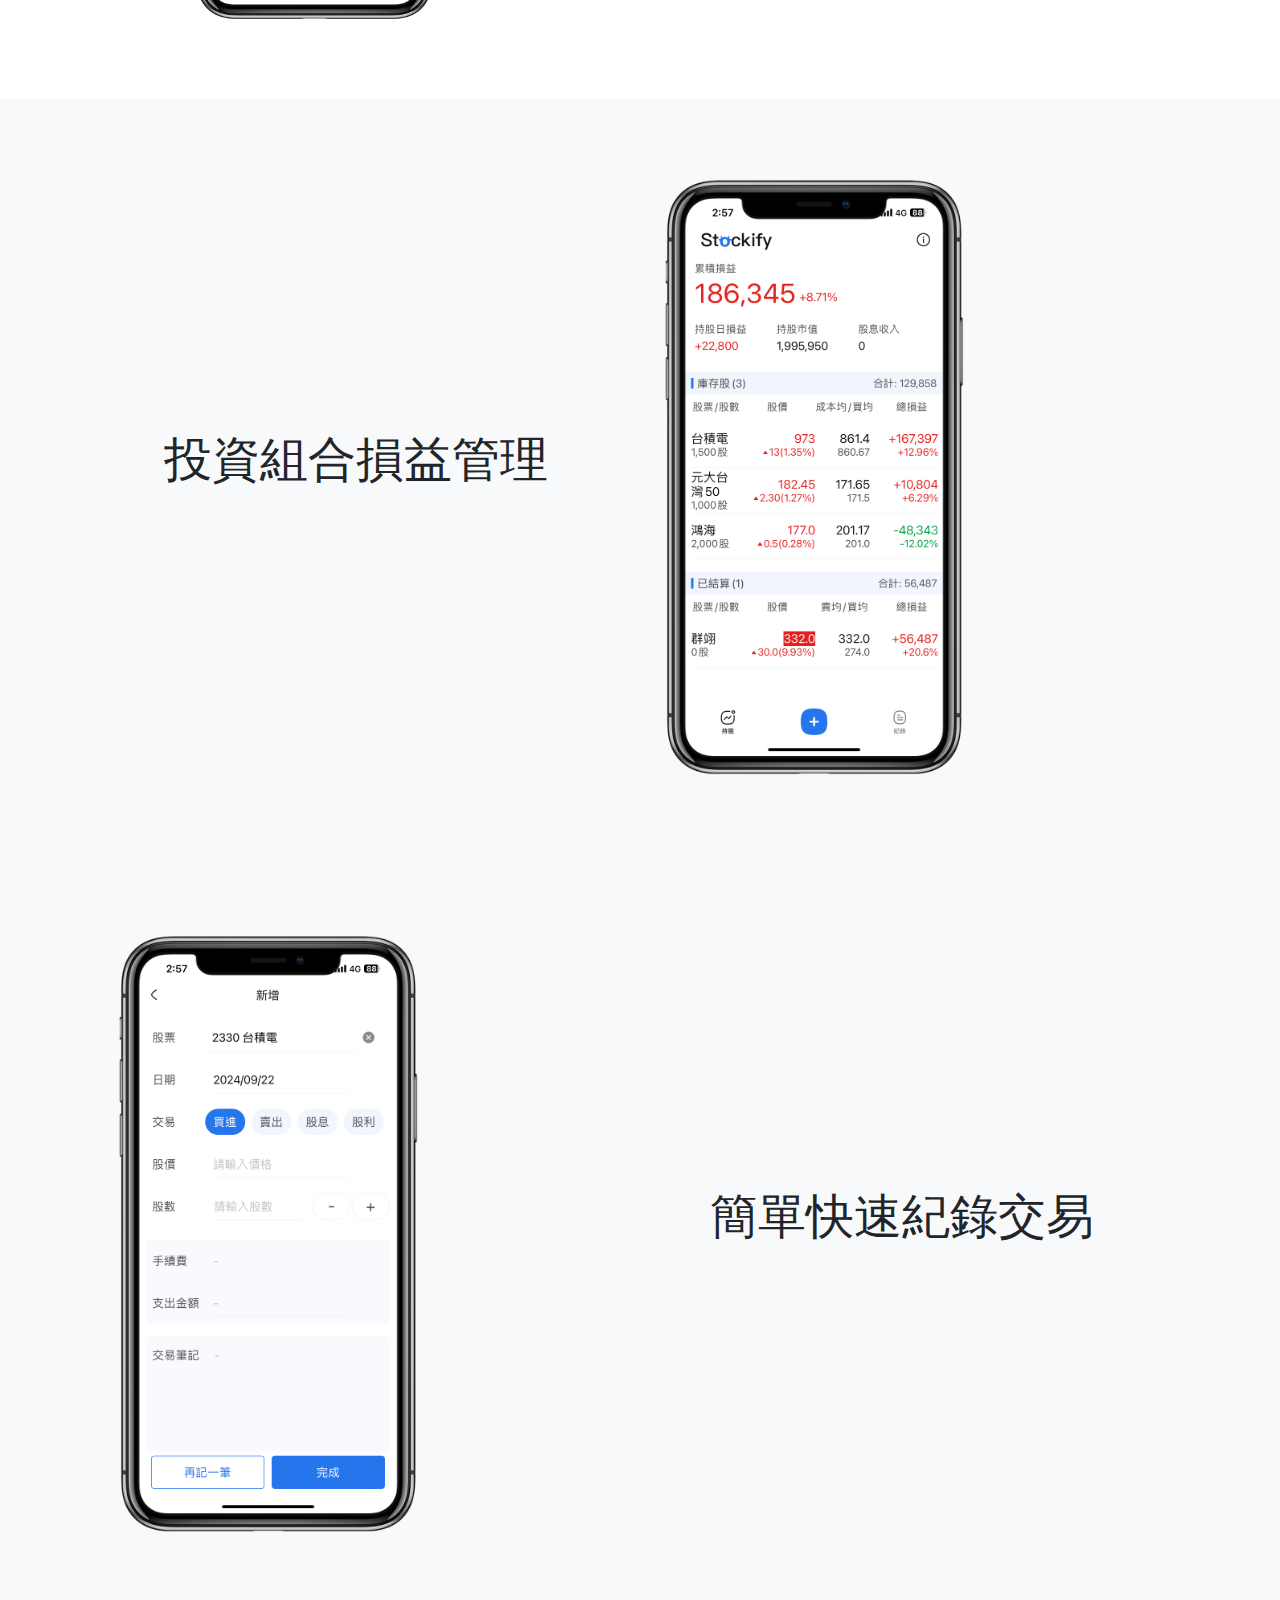
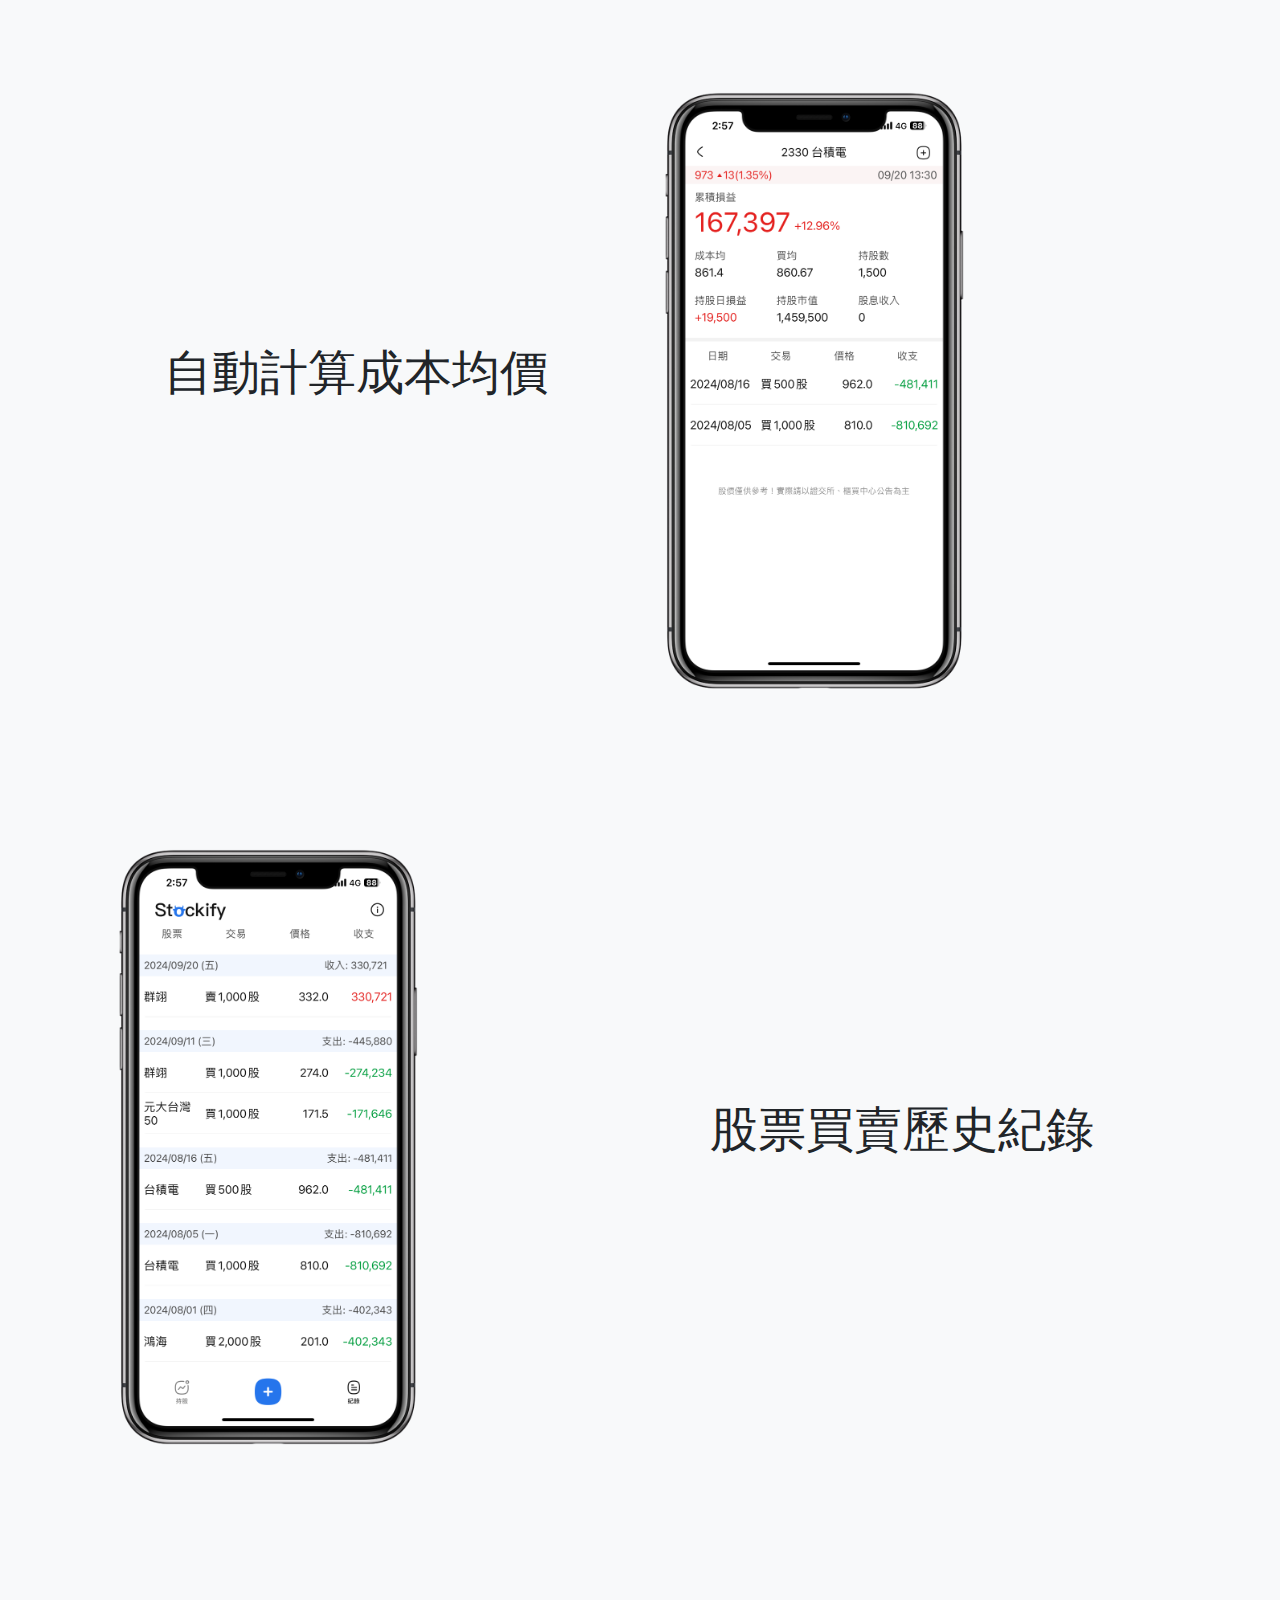
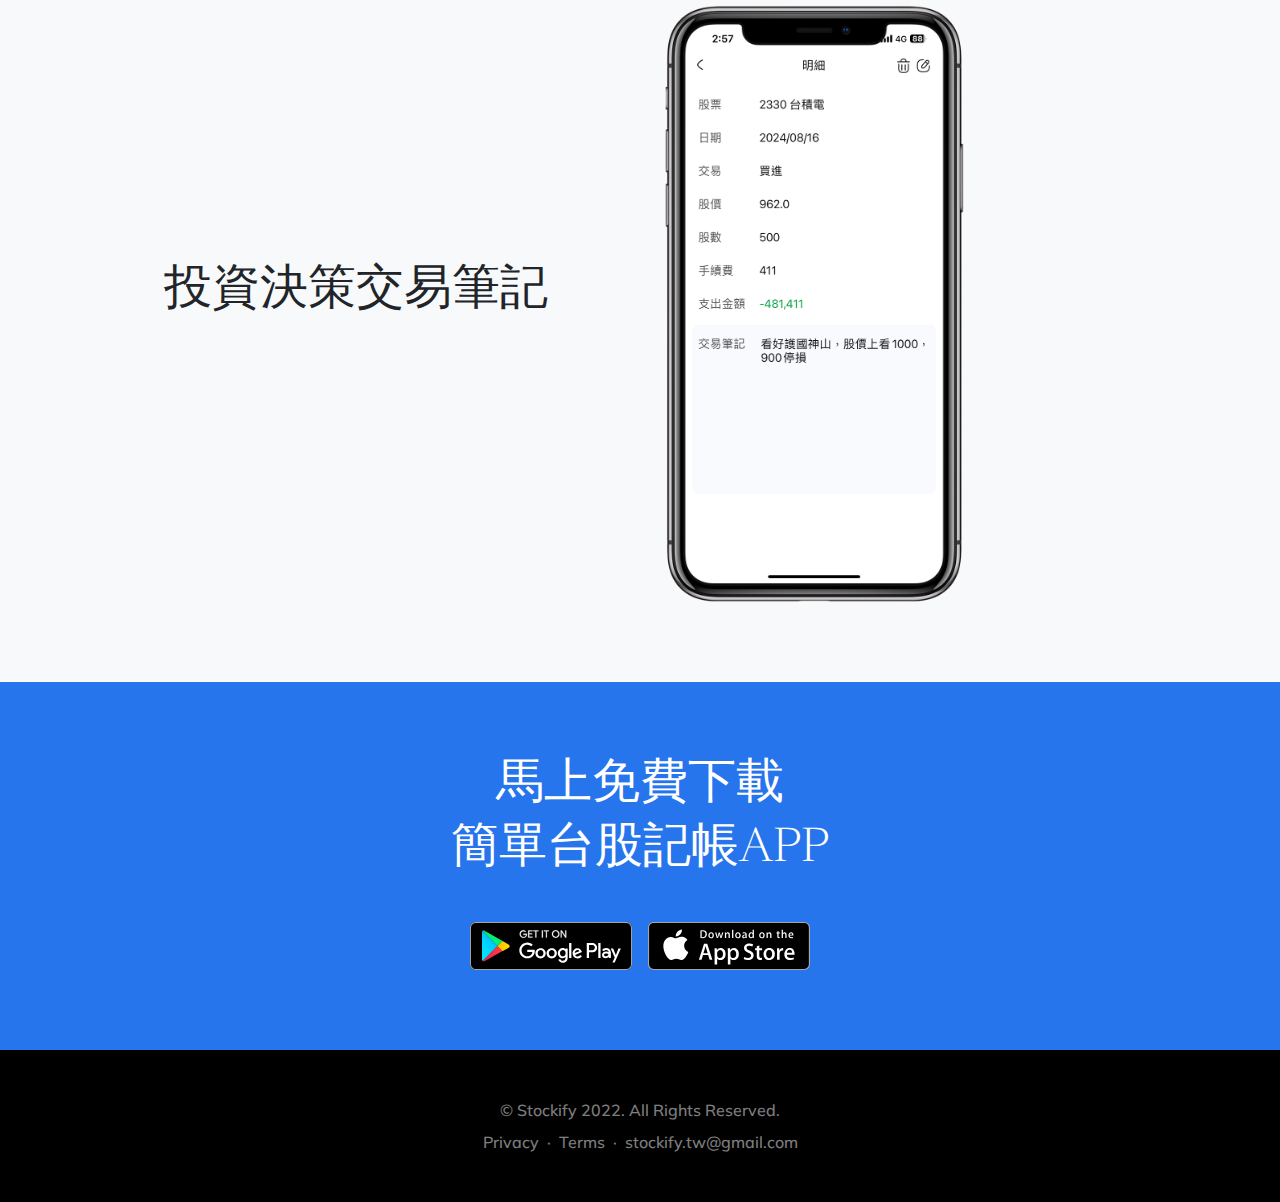
==== commit 64746eb7: "Add files via upload" ====
--- a/index.html
+++ b/index.html
@@ -54,7 +54,7 @@
 
         <!-- Mashead header-->
         <header class="masthead">
-            <div class="container px-3">
+            <div class="container px-4">
                 <div class="row gx-5 align-items-center">
                     <div class="col-lg-6">
 
@@ -73,6 +73,8 @@
                     </div>
                     <div class="col-lg-6">
                         <!-- Masthead device mockup feature-->
+
+
                         
                         <div class="masthead-device-mockup">
                             <svg class="circle" viewBox="0 0 100 100" xmlns="http://www.w3.org/2000/svg">
@@ -81,6 +83,8 @@
                                 <rect x="-32.54" y="78.39" width="305.92" height="84.05" rx="42.03" transform="translate(120.42 -49.88) rotate(45)"></rect>
                                 <rect x="-32.54" y="78.39" width="305.92" height="84.05" rx="42.03" transform="translate(-49.88 120.42) rotate(-45)"></rect></svg
                             ><svg class="shape-2 d-none d-sm-block" viewBox="0 0 100 100" xmlns="http://www.w3.org/2000/svg"><circle cx="50" cy="50" r="50"></circle></svg>
+
+
                             <div class="device-wrapper">
                                 <div class="device" data-device="iPhoneX" data-orientation="portrait" data-color="black">
                                     <div class="screen bg-black">
@@ -287,10 +291,7 @@
                             <div class="device-wrapper">
                                 <div class="device" data-device="iPhoneX" data-orientation="portrait" data-color="black">
                                     <div class="screen bg-black">
-                                        <!-- PUT CONTENTS HERE:-->
-                                        <!-- * * This can be a video, image, or just about anything else.-->
-                                        <!-- * * Set the max width of your media to 100% and the height to-->
-                                        <!-- * * 100% like the demo example below.-->
+                              
                                         <img src="assets/img/demo-screen.png" alt="Demo Screen" style="max-width: 100%; height: 100%;" />
                                     </div>
                                 </div>
@@ -319,7 +320,6 @@
                     <div class="col-sm-8 col-md-6 order-lg-2 order-2">
                         <div class="px-5 px-sm-0">
 
-                            <!-- 替換為 device mockup -->
                             <div class="device-wrapper">
                                 <div class="device" data-device="iPhoneX" data-orientation="portrait" data-color="black">
                                     <div class="screen bg-black">
@@ -357,7 +357,6 @@
 
                         <div class="px-5 px-sm-0">
 
-                            <!-- 替換為 device mockup -->
                             <div class="device-wrapper">
                                 <div class="device" data-device="iPhoneX" data-orientation="portrait" data-color="black">
                                     <div class="screen bg-black">
@@ -390,7 +389,6 @@
                     <div class="col-sm-8 col-md-6 order-lg-2 order-2">
                         <div class="px-5 px-sm-0">
 
-                            <!-- 替換為 device mockup -->
                             <div class="device-wrapper">
                                 <div class="device" data-device="iPhoneX" data-orientation="portrait" data-color="black">
                                     <div class="screen bg-black">
@@ -423,7 +421,6 @@
                     <div class="col-sm-8 col-md-6 order-lg-1 order-2">
                         <div class="px-5 px-sm-0">
 
-                            <!-- 替換為 device mockup -->
                             <div class="device-wrapper">
                                 <div class="device" data-device="iPhoneX" data-orientation="portrait" data-color="black">
                                     <div class="screen bg-black">
@@ -456,7 +453,6 @@
                     <div class="col-sm-8 col-md-6 order-lg-2 order-2">
                         <div class="px-5 px-sm-0">
 
-                            <!-- 替換為 device mockup -->
                             <div class="device-wrapper">
                                 <div class="device" data-device="iPhoneX" data-orientation="portrait" data-color="black">
                                     <div class="screen bg-black">
@@ -499,7 +495,9 @@
                 <div class="text-white-50">
                     <div class="mb-2">&copy; Stockify 2022. All Rights Reserved.</div>
                     
-                    <a href="privacy.html" target="_blank">Privacy</a>
+                    <a href="privacy/index.html">Privacy</a>
+                    <span class="mx-1">&middot;</span>
+                    <a href="terms/index.html">Terms</a>
                     <span class="mx-1">&middot;</span>
                     <a href="mailto:stockify.tw@gmail.com">stockify.tw@gmail.com</a>
                 </div>
